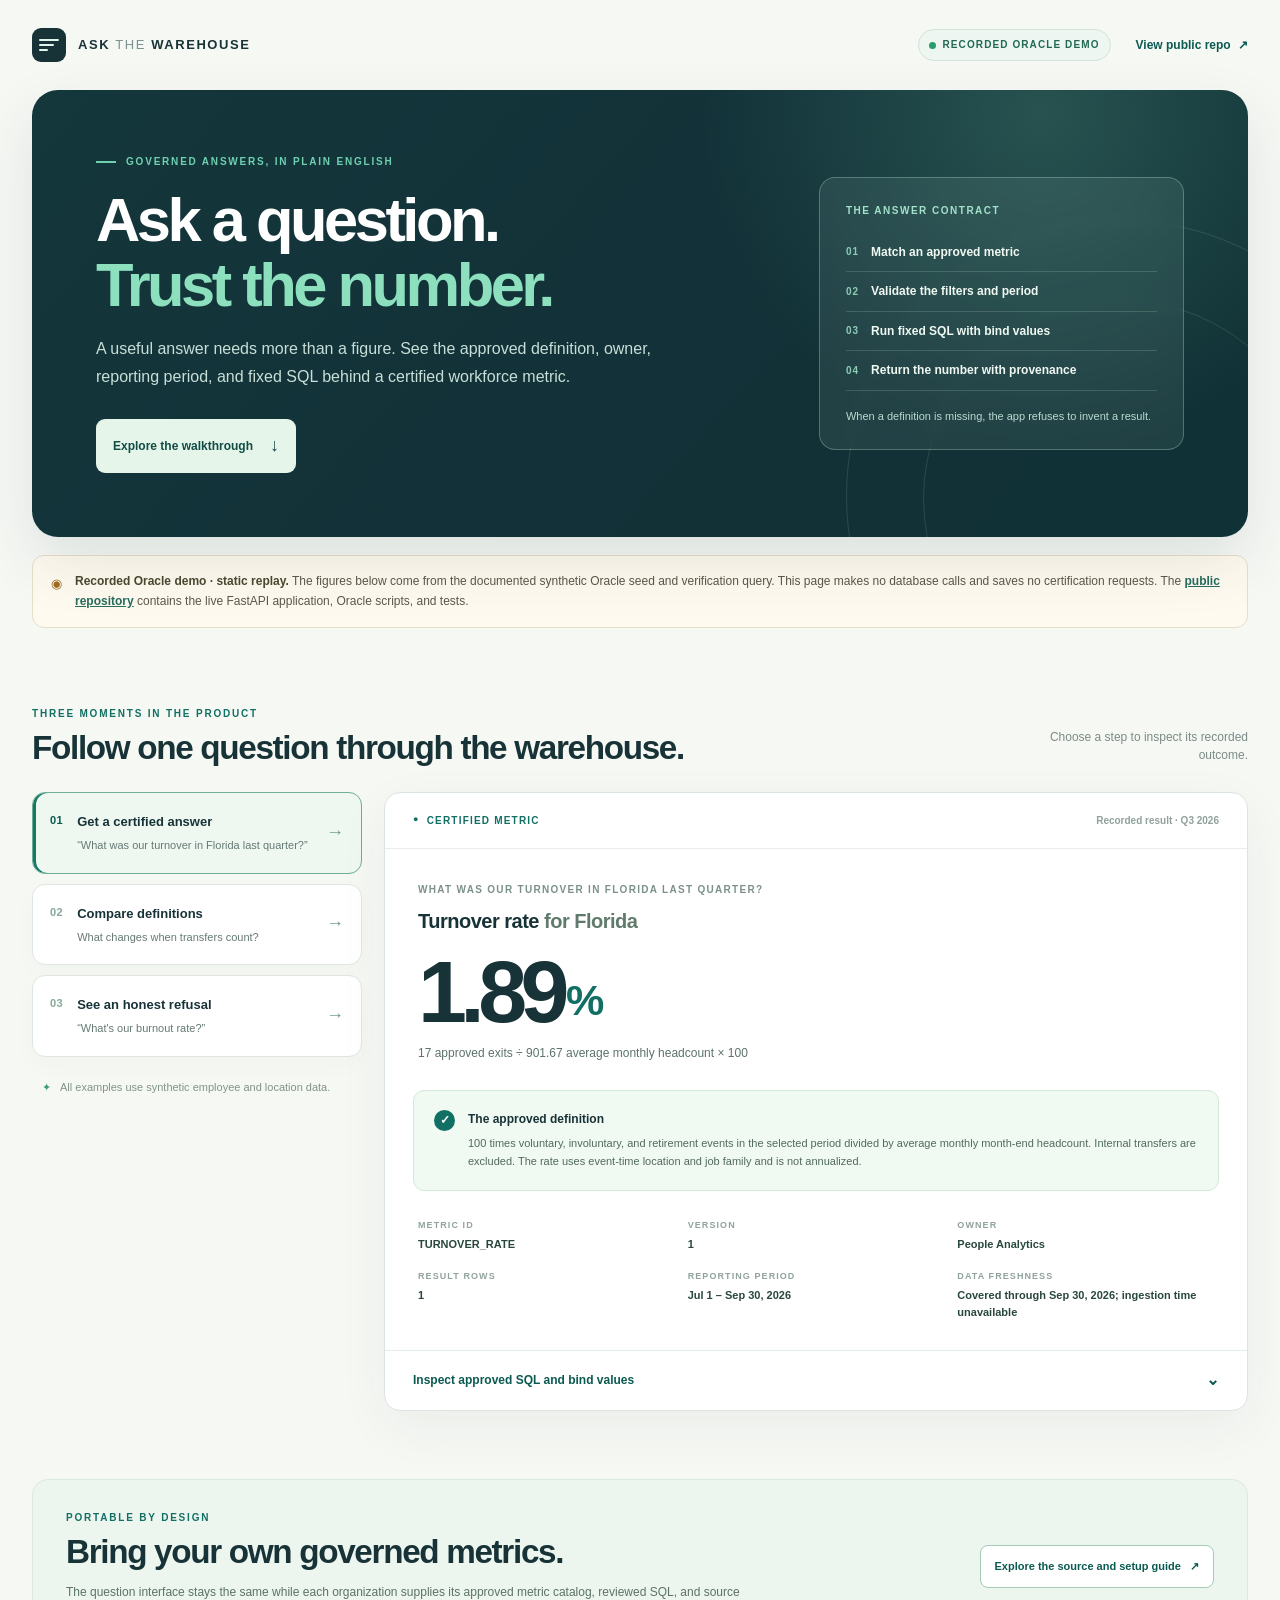
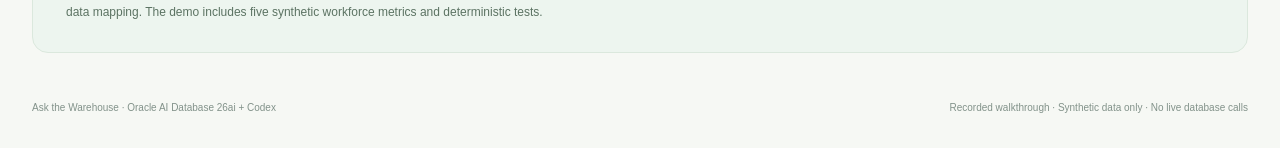
==== docs/index.html @ f543c9ab "Add recorded public demo for GitHub Pages" ====
<!doctype html>
<html lang="en">
<head>
  <meta charset="utf-8">
  <meta name="viewport" content="width=device-width, initial-scale=1">
  <meta name="theme-color" content="#17383b">
  <meta name="description" content="A recorded, synthetic-data walkthrough of Ask the Warehouse: certified metrics, SQL provenance, definition comparison, and honest refusals.">
  <title>Ask the Warehouse · Recorded demo</title>
  <link rel="stylesheet" href="site/recorded.css">
  <script defer src="site/recorded.js"></script>
</head>
<body>
  <a class="skip-link" href="#walkthrough">Skip to the walkthrough</a>
  <div class="page-shell">
    <header class="site-header">
      <div class="brand" aria-label="Ask the Warehouse">
        <span class="brand-mark" aria-hidden="true"><span></span><span></span><span></span></span>
        <span>ASK <span class="brand-muted">THE</span> WAREHOUSE</span>
      </div>
      <div class="header-actions">
        <span class="recording-chip"><span aria-hidden="true"></span> RECORDED ORACLE DEMO</span>
        <a class="header-link" href="https://github.com/akshaykamra92/AIDP-hackathon" target="_blank" rel="noopener noreferrer">View public repo <span aria-hidden="true">↗</span></a>
      </div>
    </header>

    <main>
      <section class="hero" aria-labelledby="hero-title">
        <div class="hero-copy">
          <span class="hero-recording">RECORDED ORACLE DEMO</span>
          <p class="eyebrow"><span class="eyebrow-rule" aria-hidden="true"></span> GOVERNED ANSWERS, IN PLAIN ENGLISH</p>
          <h1 id="hero-title">Ask a question.<br><span>Trust the number.</span></h1>
          <p class="hero-lede">A useful answer needs more than a figure. See the approved definition, owner, reporting period, and fixed SQL behind a certified workforce metric.</p>
          <a class="primary-link" href="#walkthrough">Explore the walkthrough <span aria-hidden="true">↓</span></a>
        </div>
        <div class="hero-proof" aria-label="Certified answer contract">
          <p class="proof-label">THE ANSWER CONTRACT</p>
          <ol>
            <li><span>01</span> Match an approved metric</li>
            <li><span>02</span> Validate the filters and period</li>
            <li><span>03</span> Run fixed SQL with bind values</li>
            <li><span>04</span> Return the number with provenance</li>
          </ol>
          <p>When a definition is missing, the app refuses to invent a result.</p>
        </div>
      </section>

      <aside class="replay-notice" role="note" aria-label="Recorded demo disclosure">
        <span class="notice-icon" aria-hidden="true">◉</span>
        <p><strong>Recorded Oracle demo · static replay.</strong> The figures below come from the documented synthetic Oracle seed and verification query. This page makes no database calls and saves no certification requests. The <a href="https://github.com/akshaykamra92/AIDP-hackathon" target="_blank" rel="noopener noreferrer">public repository</a> contains the live FastAPI application, Oracle scripts, and tests.</p>
      </aside>

      <section id="walkthrough" class="walkthrough" aria-labelledby="walkthrough-title">
        <div class="section-intro">
          <div>
            <p class="section-kicker">THREE MOMENTS IN THE PRODUCT</p>
            <h2 id="walkthrough-title">Follow one question through the warehouse.</h2>
          </div>
          <p>Choose a step to inspect its recorded outcome.</p>
        </div>

        <div class="demo-grid">
          <nav class="scenario-list" aria-label="Recorded scenarios">
            <button class="scenario-button is-selected" type="button" data-scenario="certified" aria-controls="panel-certified" aria-pressed="true">
              <span class="scenario-number">01</span>
              <span class="scenario-copy"><strong>Get a certified answer</strong><span>“What was our turnover in Florida last quarter?”</span></span>
              <span class="scenario-arrow" aria-hidden="true">→</span>
            </button>
            <button class="scenario-button" type="button" data-scenario="comparison" aria-controls="panel-comparison" aria-pressed="false">
              <span class="scenario-number">02</span>
              <span class="scenario-copy"><strong>Compare definitions</strong><span>What changes when transfers count?</span></span>
              <span class="scenario-arrow" aria-hidden="true">→</span>
            </button>
            <button class="scenario-button" type="button" data-scenario="refusal" aria-controls="panel-refusal" aria-pressed="false">
              <span class="scenario-number">03</span>
              <span class="scenario-copy"><strong>See an honest refusal</strong><span>“What's our burnout rate?”</span></span>
              <span class="scenario-arrow" aria-hidden="true">→</span>
            </button>
            <div class="scenario-footnote"><span aria-hidden="true">✦</span> All examples use synthetic employee and location data.</div>
          </nav>

          <div class="result-frame">
            <p id="scenario-announcement" class="sr-only" role="status" aria-live="polite"></p>

            <article id="panel-certified" class="result-panel" aria-labelledby="certified-title">
              <div class="result-topline"><span class="tier-chip certified-chip"><span aria-hidden="true">●</span> CERTIFIED METRIC</span><span>Recorded result · Q3 2026</span></div>
              <div class="answer-heading">
                <p class="result-question">WHAT WAS OUR TURNOVER IN FLORIDA LAST QUARTER?</p>
                <h3 id="certified-title">Turnover rate <span>for Florida</span></h3>
                <div class="answer-value">1.89<span>%</span></div>
                <p class="answer-caption">17 approved exits ÷ 901.67 average monthly headcount × 100</p>
              </div>
              <div class="definition-box">
                <div class="definition-icon" aria-hidden="true">✓</div>
                <div><h4>The approved definition</h4><p>100 times voluntary, involuntary, and retirement events in the selected period divided by average monthly month-end headcount. Internal transfers are excluded. The rate uses event-time location and job family and is not annualized.</p></div>
              </div>
              <dl class="metadata-grid">
                <div><dt>METRIC ID</dt><dd>TURNOVER_RATE</dd></div>
                <div><dt>VERSION</dt><dd>1</dd></div>
                <div><dt>OWNER</dt><dd>People Analytics</dd></div>
                <div><dt>RESULT ROWS</dt><dd>1</dd></div>
                <div><dt>REPORTING PERIOD</dt><dd>Jul 1 – Sep 30, 2026</dd></div>
                <div><dt>DATA FRESHNESS</dt><dd>Covered through Sep 30, 2026; ingestion time unavailable</dd></div>
              </dl>
              <details class="sql-details">
                <summary>Inspect approved SQL and bind values <span aria-hidden="true">⌄</span></summary>
                <div class="sql-content">
                  <p>The application selects this fixed SQL for <code>TURNOVER_RATE</code>. The question supplies only approved bind values. The end date is exclusive.</p>
                  <pre><code>WITH monthly_hc AS (
  SELECT h.month_start, SUM(h.headcount) AS monthly_count
  FROM WH_HEADCOUNT_MONTH h
  JOIN WH_LOCATION l ON l.location_id = h.location_id
  WHERE h.month_start &gt;= :start_date
    AND h.month_start &lt; :end_date
    AND l.state = :state
  GROUP BY h.month_start
), denom AS (
  SELECT AVG(monthly_count) AS avg_headcount
  FROM monthly_hc
  HAVING COUNT(*) = :expected_months
), numer AS (
  SELECT COUNT(*) AS terminations
  FROM WH_TERMINATION t
  JOIN WH_LOCATION l ON l.location_id = t.location_id
  WHERE t.term_date &gt;= :start_date
    AND t.term_date &lt; :end_date
    AND l.state = :state
    AND t.term_type &lt;&gt; 'INTERNAL_TRANSFER'
)
SELECT ROUND(100 * NVL(n.terminations, 0) / d.avg_headcount, 4) AS value
FROM denom d LEFT JOIN numer n ON 1 = 1
WHERE d.avg_headcount &gt; 0</code></pre>
                  <div class="binds"><h4>Bound values</h4><dl><div><dt>:start_date</dt><dd>2026-07-01</dd></div><div><dt>:end_date</dt><dd>2026-10-01 <small>(exclusive)</small></dd></div><div><dt>:state</dt><dd>FL</dd></div><div><dt>:expected_months</dt><dd>3</dd></div></dl></div>
                  <a class="source-link" href="https://github.com/akshaykamra92/AIDP-hackathon/blob/main/app/metrics.py" target="_blank" rel="noopener noreferrer">Review the SQL compiler in the repo <span aria-hidden="true">↗</span></a>
                </div>
              </details>
            </article>

            <article id="panel-comparison" class="result-panel" aria-labelledby="comparison-title" hidden>
              <div class="result-topline"><span class="tier-chip comparison-chip"><span aria-hidden="true">◈</span> DEFINITION COMPARISON</span><span>Recorded result · Florida · Q3 2026</span></div>
              <div class="comparison-heading"><p class="result-question">SAME SYNTHETIC DATA. DIFFERENT NUMERATOR.</p><h3 id="comparison-title">Both answers look plausible.</h3><p>Only one follows the approved turnover definition.</p></div>
              <div class="comparison-cards">
                <div class="comparison-card approved"><span>CERTIFIED</span><strong>1.89%</strong><p>Excludes internal transfers</p><small>17 exits counted</small></div>
                <div class="comparison-card illustrative"><span>ILLUSTRATIVE AD HOC</span><strong>2.33%</strong><p>Includes internal transfers</p><small>21 events counted</small></div>
              </div>
              <div class="comparison-breakdown">
                <div class="breakdown-heading"><h4>Where the difference comes from</h4><strong>+0.44 percentage points</strong></div>
                <div class="stacked-bar" role="img" aria-label="Of 21 Florida employment events, 17 are approved exits and 4 are internal transfers"><span class="approved-segment"></span><span class="transfer-segment"></span></div>
                <div class="legend"><span><i class="legend-approved" aria-hidden="true"></i> 17 approved exits</span><span><i class="legend-transfer" aria-hidden="true"></i> 4 internal transfers</span></div>
                <p>Both rates divide by the same 901.67 average monthly headcount. The second number is a fixed illustrative interpretation, not a certified metric or a live AI answer.</p>
              </div>
              <p class="result-source">Source: the deterministic <a href="https://github.com/akshaykamra92/AIDP-hackathon/blob/main/sql/03_verify.sql" target="_blank" rel="noopener noreferrer">Oracle verification query <span aria-hidden="true">↗</span></a> in the public repo.</p>
            </article>

            <article id="panel-refusal" class="result-panel" aria-labelledby="refusal-title" hidden>
              <div class="result-topline"><span class="tier-chip refusal-chip"><span aria-hidden="true">●</span> NO CERTIFIED ANSWER</span><span>Recorded product behavior</span></div>
              <div class="refusal-heading"><span class="question-mark" aria-hidden="true">?</span><div><p class="result-question">WHAT'S OUR BURNOUT RATE?</p><h3 id="refusal-title">No approved definition exists yet.</h3></div></div>
              <p class="refusal-copy">The question cannot be mapped to a certified metric in this catalog. The application returns no numerical answer and offers a certification request instead of guessing a rate.</p>
              <div class="refusal-reason"><span>REFUSAL REASON</span><code>UNSUPPORTED_METRIC</code></div>
              <div class="request-preview">
                <h4>What happens next?</h4>
                <p>In the live app, a request is recorded for a metric owner to review. Preview that flow here without writing to the database.</p>
                <button id="preview-request" class="request-button" type="button" aria-expanded="false" aria-controls="request-receipt">Preview certification request <span aria-hidden="true">→</span></button>
                <div id="request-receipt" class="request-receipt" hidden role="status"><strong>Request preview</strong><span>Question: “What's our burnout rate?”</span><span>Proposed status: OPEN</span><small>This static replay did not submit or save a request.</small></div>
              </div>
              <p class="result-source">The live endpoint and <code>WH_METRIC_REQUEST</code> table are documented in the <a href="https://github.com/akshaykamra92/AIDP-hackathon" target="_blank" rel="noopener noreferrer">public repo <span aria-hidden="true">↗</span></a>.</p>
            </article>
          </div>
        </div>
      </section>

      <section class="build-section" aria-labelledby="build-title">
        <div><p class="section-kicker">PORTABLE BY DESIGN</p><h2 id="build-title">Bring your own governed metrics.</h2><p>The question interface stays the same while each organization supplies its approved metric catalog, reviewed SQL, and source data mapping. The demo includes five synthetic workforce metrics and deterministic tests.</p></div>
        <a href="https://github.com/akshaykamra92/AIDP-hackathon" target="_blank" rel="noopener noreferrer">Explore the source and setup guide <span aria-hidden="true">↗</span></a>
      </section>
    </main>

    <footer class="site-footer"><span>Ask the Warehouse · Oracle AI Database 26ai + Codex</span><span>Recorded walkthrough · Synthetic data only · No live database calls</span></footer>
  </div>
</body>
</html>
---- docs/site/recorded.css ----
:root {
  color-scheme: light;
  --ink: #183337;
  --muted: #526a6d;
  --teal: #126f64;
  --teal-dark: #0b5a51;
  --line: #dce6e0;
  --paper: #f6f8f4;
  --white: #fff;
  --amber: #8d581a;
  font-family: -apple-system, BlinkMacSystemFont, "Segoe UI", Inter, Arial, sans-serif;
}

* { box-sizing: border-box; }
html { scroll-behavior: smooth; }
body { margin: 0; background: var(--paper); color: var(--ink); font-size: 15px; line-height: 1.55; }
button { font: inherit; cursor: pointer; }
a { color: inherit; }
[hidden] { display: none !important; }
:focus-visible { outline: 3px solid #5ec9ae; outline-offset: 3px; }
.sr-only { position: absolute; width: 1px; height: 1px; padding: 0; margin: -1px; overflow: hidden; clip: rect(0, 0, 0, 0); white-space: nowrap; border: 0; }
.skip-link { position: absolute; top: -60px; left: 16px; z-index: 5; padding: 10px 14px; border-radius: 8px; background: #fff; color: var(--teal-dark); font-weight: 750; }
.skip-link:focus { top: 12px; }
.page-shell { max-width: 1280px; margin: 0 auto; padding: 0 32px; }

.site-header { display: flex; align-items: center; justify-content: space-between; gap: 24px; min-height: 90px; }
.brand { display: inline-flex; align-items: center; gap: 12px; font-size: 13px; font-weight: 850; letter-spacing: .12em; white-space: nowrap; }
.brand-muted { color: #7d9191; font-weight: 500; }
.brand-mark { display: grid; align-content: center; gap: 3px; width: 34px; height: 34px; padding: 8px 7px; border-radius: 9px; background: var(--ink); }
.brand-mark span { display: block; height: 2px; border-radius: 2px; background: #e1f5ec; }
.brand-mark span:nth-child(2) { width: 73%; }
.brand-mark span:nth-child(3) { width: 46%; }
.header-actions { display: flex; align-items: center; gap: 25px; }
.recording-chip { display: inline-flex; align-items: center; gap: 7px; padding: 7px 10px; border: 1px solid #d2e3db; border-radius: 999px; background: #edf6f0; color: #216953; font-size: 10px; font-weight: 850; letter-spacing: .11em; white-space: nowrap; }
.recording-chip span { width: 7px; height: 7px; border-radius: 50%; background: #2a9b6d; }
.header-link { color: var(--teal-dark); font-size: 12px; font-weight: 800; text-decoration: none; white-space: nowrap; }
.header-link:hover, .source-link:hover, .result-source a:hover, .replay-notice a:hover { text-decoration: underline; }
.header-link span { margin-left: 4px; }

.hero { position: relative; display: grid; grid-template-columns: minmax(0, 1.3fr) minmax(310px, .7fr); align-items: center; gap: 45px; overflow: hidden; padding: clamp(42px, 5vw, 72px); border-radius: 26px; background: radial-gradient(circle at 83% 5%, rgba(97, 173, 147, .27), transparent 31%), linear-gradient(132deg, #14373b 0%, #123138 53%, #103135 100%); color: #fff; box-shadow: 0 25px 60px rgba(25, 57, 56, .11); }
.hero::before { content: ""; position: absolute; right: -150px; bottom: -235px; width: 550px; height: 550px; border: 1px solid rgba(217, 247, 225, .12); border-radius: 50%; pointer-events: none; }
.hero::after { content: ""; position: absolute; right: -72px; bottom: -160px; width: 395px; height: 395px; border: 1px solid rgba(217, 247, 225, .12); border-radius: 50%; pointer-events: none; }
.hero-copy, .hero-proof { position: relative; z-index: 1; }
.hero-recording { display: none; }
.eyebrow, .section-kicker { margin: 0; color: #6fd0b1; font-size: 10px; font-weight: 850; letter-spacing: .18em; }
.eyebrow { display: flex; align-items: center; gap: 10px; }
.eyebrow-rule { width: 20px; height: 2px; background: currentColor; }
.hero h1 { margin: 17px 0 17px; font-size: clamp(44px, 4.8vw, 68px); font-weight: 770; letter-spacing: -.057em; line-height: 1.07; }
.hero h1 span { color: #8de0bd; }
.hero-lede { max-width: 590px; margin: 0 0 28px; color: #c8dfd8; font-size: 16px; line-height: 1.75; }
.primary-link { display: inline-flex; align-items: center; gap: 17px; padding: 13px 17px; border-radius: 9px; background: #e5f5e9; color: #114c45; font-size: 12px; font-weight: 850; text-decoration: none; }
.primary-link:hover { background: #fff; }
.primary-link span { font-size: 18px; font-weight: 500; }
.hero-proof { padding: 25px 26px 23px; border: 1px solid rgba(213, 247, 228, .28); border-radius: 16px; background: rgba(229, 255, 237, .08); backdrop-filter: blur(7px); }
.proof-label { margin: 0 0 14px; color: #a4e1cb; font-size: 10px; font-weight: 850; letter-spacing: .15em; }
.hero-proof ol { margin: 0; padding: 0; list-style: none; }
.hero-proof li { display: flex; align-items: center; gap: 12px; padding: 10px 0; border-bottom: 1px solid rgba(220, 245, 231, .16); color: #f0f8f2; font-size: 12px; font-weight: 650; }
.hero-proof li span { color: #8cccb7; font-size: 10px; font-weight: 850; letter-spacing: .1em; }
.hero-proof p:last-child { margin: 17px 0 0; color: #badbd0; font-size: 11px; line-height: 1.6; }

.replay-notice { display: flex; align-items: flex-start; gap: 13px; margin-top: 18px; padding: 16px 18px; border: 1px solid #e5dec9; border-radius: 12px; background: #fffaf0; color: #5d5848; }
.notice-icon { margin-top: 2px; color: #a16c22; font-size: 13px; }
.replay-notice p { margin: 0; font-size: 12px; line-height: 1.65; }
.replay-notice strong { color: #4d482f; }
.replay-notice a { color: #276c5d; font-weight: 750; }

.walkthrough { padding: 78px 0 68px; scroll-margin-top: 24px; }
.section-intro { display: flex; align-items: end; justify-content: space-between; gap: 30px; margin-bottom: 24px; }
.section-kicker { color: var(--teal); }
.section-intro h2, .build-section h2 { margin: 6px 0 0; font-size: clamp(24px, 2.6vw, 35px); font-weight: 780; letter-spacing: -.04em; line-height: 1.2; }
.section-intro > p { max-width: 230px; margin: 0 0 3px; color: #7b8b87; font-size: 12px; text-align: right; }
.demo-grid { display: grid; grid-template-columns: minmax(265px, 330px) minmax(0, 1fr); align-items: start; gap: 22px; }
.scenario-list { display: grid; gap: 10px; }
.scenario-button { display: flex; align-items: flex-start; gap: 14px; width: 100%; padding: 19px 17px; border: 1px solid #dde7e0; border-radius: 13px; background: #fff; color: var(--ink); text-align: left; box-shadow: 0 8px 26px rgba(24, 53, 50, .025); transition: border-color .15s ease, background .15s ease, transform .15s ease; }
.scenario-button:hover { border-color: #89bca7; transform: translateY(-1px); }
.scenario-button.is-selected { border-color: #6cae97; background: #eef8f1; box-shadow: inset 3px 0 #177963; }
.scenario-number { flex: 0 0 auto; color: #83aa99; font-size: 11px; font-weight: 850; letter-spacing: .04em; }
.is-selected .scenario-number { color: var(--teal-dark); }
.scenario-copy { display: grid; gap: 5px; min-width: 0; }
.scenario-copy strong { font-size: 13px; font-weight: 800; }
.scenario-copy > span { color: #657975; font-size: 11px; line-height: 1.5; }
.scenario-arrow { align-self: center; margin-left: auto; color: #759b8e; font-size: 18px; }
.scenario-footnote { display: flex; gap: 9px; padding: 12px 10px 0; color: #80928a; font-size: 11px; line-height: 1.5; }
.scenario-footnote span { color: #3d9c7a; }

.result-frame { min-width: 0; min-height: 600px; overflow: hidden; border: 1px solid #dce5dd; border-radius: 16px; background: #fff; box-shadow: 0 16px 52px rgba(32, 61, 51, .055); }
.result-panel { min-width: 0; }
.result-topline { display: flex; align-items: center; justify-content: space-between; gap: 12px; min-height: 56px; padding: 14px 28px; border-bottom: 1px solid #e7ede8; color: #91a19a; font-size: 10px; font-weight: 700; }
.tier-chip { display: inline-flex; align-items: center; gap: 7px; font-size: 10px; font-weight: 850; letter-spacing: .12em; white-space: nowrap; }
.certified-chip { color: var(--teal); }
.comparison-chip { color: #476e8a; }
.refusal-chip { color: var(--amber); }
.tier-chip > span { font-size: 9px; }
.result-question { margin: 0 0 9px; color: #7b9189; font-size: 10px; font-weight: 850; letter-spacing: .13em; }
.answer-heading { padding: 33px 33px 27px; }
.answer-heading h3 { margin: 0; font-size: 20px; font-weight: 800; letter-spacing: -.025em; }
.answer-heading h3 span { color: #607a6c; font-weight: 550; }
.answer-value { margin: 7px 0 0; font-size: clamp(62px, 7vw, 88px); font-weight: 760; letter-spacing: -.075em; line-height: 1.08; }
.answer-value span { margin-left: 3px; color: var(--teal); font-size: .49em; font-weight: 600; vertical-align: 7px; }
.answer-caption { margin: 5px 0 0; color: #5c726c; font-size: 12px; }
.definition-box { display: flex; align-items: flex-start; gap: 13px; margin: 0 28px; padding: 19px 20px; border: 1px solid #d2e9d9; border-radius: 11px; background: #f1f9f3; }
.definition-icon { display: grid; place-items: center; flex: 0 0 auto; width: 21px; height: 21px; border-radius: 50%; background: var(--teal); color: white; font-size: 12px; font-weight: 850; }
.definition-box h4 { margin: 0 0 5px; font-size: 12px; font-weight: 850; }
.definition-box p { margin: 0; color: #516a5e; font-size: 11px; line-height: 1.7; }
.metadata-grid { display: grid; grid-template-columns: repeat(3, 1fr); gap: 18px 13px; margin: 0; padding: 28px 33px 30px; }
.metadata-grid div { min-width: 0; }
.metadata-grid dt { margin-bottom: 3px; color: #91a39a; font-size: 9px; font-weight: 850; letter-spacing: .12em; }
.metadata-grid dd { margin: 0; color: #29473d; font-size: 11px; font-weight: 750; line-height: 1.5; overflow-wrap: anywhere; }
.sql-details { border-top: 1px solid #e4ece6; }
.sql-details summary { display: flex; align-items: center; justify-content: space-between; gap: 8px; padding: 17px 28px; color: var(--teal-dark); font-size: 12px; font-weight: 850; cursor: pointer; list-style: none; }
.sql-details summary::-webkit-details-marker { display: none; }
.sql-details summary:hover { background: #f5faf6; }
.sql-details summary span { font-size: 16px; transition: transform .15s ease; }
.sql-details[open] summary span { transform: rotate(180deg); }
.sql-content { padding: 0 28px 26px; }
.sql-content > p { margin: 0 0 13px; color: #647871; font-size: 11px; line-height: 1.6; }
.sql-content code, .refusal-reason code, .result-source code { font-family: ui-monospace, SFMono-Regular, Menlo, Monaco, Consolas, monospace; }
.sql-content pre { max-width: 100%; margin: 0; padding: 18px 19px; overflow-x: auto; border-radius: 10px; background: #17383b; color: #e1f6e9; font-size: 11px; line-height: 1.65; }
.binds { margin-top: 19px; }
.binds h4 { margin: 0 0 9px; color: #6b8176; font-size: 10px; font-weight: 850; letter-spacing: .1em; text-transform: uppercase; }
.binds dl { display: grid; grid-template-columns: repeat(4, 1fr); gap: 8px; margin: 0; }
.binds dl div { min-width: 0; padding: 9px 10px; border: 1px solid #e2eae4; border-radius: 7px; background: #f8faf8; }
.binds dt { color: #71857b; font-size: 10px; font-weight: 750; overflow-wrap: anywhere; }
.binds dd { margin: 4px 0 0; color: #29473d; font-size: 11px; font-weight: 800; overflow-wrap: anywhere; }
.binds small { font-size: 9px; font-weight: 550; }
.source-link { display: inline-block; margin-top: 17px; color: var(--teal-dark); font-size: 11px; font-weight: 800; text-decoration: none; }

.comparison-heading { padding: 31px 32px 21px; }
.comparison-heading h3 { margin: 0 0 4px; font-size: 26px; font-weight: 790; letter-spacing: -.04em; }
.comparison-heading > p:last-child { margin: 0; color: #667975; font-size: 12px; }
.comparison-cards { display: grid; grid-template-columns: 1fr 1fr; gap: 11px; padding: 0 28px; }
.comparison-card { min-width: 0; padding: 23px 23px 21px; border-radius: 11px; }
.comparison-card.approved { border: 1px solid #c8e5d4; background: #eff8f1; }
.comparison-card.illustrative { border: 1px solid #ead8bd; background: #fff8ed; }
.comparison-card > span { color: #176b55; font-size: 9px; font-weight: 850; letter-spacing: .13em; }
.comparison-card.illustrative > span { color: #986018; }
.comparison-card strong { display: block; margin: 7px 0 0; font-size: clamp(33px, 4vw, 48px); font-weight: 770; letter-spacing: -.055em; line-height: 1.15; }
.comparison-card p { margin: 4px 0 1px; color: #556e61; font-size: 12px; font-weight: 750; }
.comparison-card small { color: #7c9285; font-size: 10px; }
.comparison-breakdown { margin: 22px 28px 26px; padding: 20px 21px; border: 1px solid #e4ebe5; border-radius: 10px; }
.breakdown-heading { display: flex; align-items: baseline; justify-content: space-between; gap: 12px; margin-bottom: 15px; }
.breakdown-heading h4 { margin: 0; font-size: 12px; font-weight: 850; }
.breakdown-heading strong { color: var(--amber); font-size: 11px; white-space: nowrap; }
.stacked-bar { display: flex; height: 19px; overflow: hidden; border-radius: 5px; }
.approved-segment { width: 80.9524%; background: #2d9a75; }
.transfer-segment { width: 19.0476%; background: #d6a454; }
.legend { display: flex; flex-wrap: wrap; gap: 12px 20px; margin: 10px 0 11px; color: #62766f; font-size: 10px; font-weight: 700; }
.legend span { display: inline-flex; align-items: center; gap: 6px; }
.legend i { display: inline-block; width: 8px; height: 8px; border-radius: 2px; }
.legend-approved { background: #2d9a75; }
.legend-transfer { background: #d6a454; }
.comparison-breakdown > p { margin: 0; color: #667970; font-size: 11px; line-height: 1.65; }
.result-source { margin: 0; padding: 13px 28px 17px; border-top: 1px solid #e9eee8; color: #83938a; font-size: 10px; line-height: 1.6; }
.result-source a { color: var(--teal-dark); font-weight: 750; text-decoration: none; }

.refusal-heading { display: flex; align-items: center; gap: 15px; padding: 32px 32px 12px; }
.question-mark { display: grid; place-items: center; flex: 0 0 auto; width: 48px; height: 48px; border-radius: 13px; background: #fff0d9; color: var(--amber); font-size: 25px; font-weight: 750; }
.refusal-heading h3 { margin: 0; font-size: 25px; font-weight: 790; letter-spacing: -.04em; line-height: 1.25; }
.refusal-copy { max-width: 640px; margin: 0; padding: 0 32px 22px; color: #66766d; font-size: 13px; line-height: 1.75; }
.refusal-reason { display: flex; align-items: center; gap: 13px; margin: 0 32px 25px; padding: 12px 15px; border-left: 3px solid #d2a15b; background: #fff8ed; }
.refusal-reason span { color: #86663c; font-size: 9px; font-weight: 850; letter-spacing: .11em; }
.refusal-reason code { color: #694516; font-size: 11px; font-weight: 750; }
.request-preview { margin: 0 28px 27px; padding: 23px 25px 25px; border: 1px solid #e3eae4; border-radius: 11px; background: #f9fbf9; }
.request-preview h4 { margin: 0 0 4px; font-size: 14px; }
.request-preview p { margin: 0 0 18px; color: #6b7d72; font-size: 11px; line-height: 1.65; }
.request-button { display: inline-flex; align-items: center; gap: 16px; padding: 11px 15px; border: 1px solid var(--teal); border-radius: 8px; background: var(--teal); color: #fff; font-size: 11px; font-weight: 800; }
.request-button:hover { background: var(--teal-dark); }
.request-button span { font-size: 16px; font-weight: 500; }
.request-receipt { display: grid; gap: 4px; margin-top: 16px; padding: 14px 16px; border: 1px solid #cde5d3; border-radius: 9px; background: #eff8f1; color: #2b604a; font-size: 11px; }
.request-receipt strong { margin-bottom: 2px; font-size: 12px; }
.request-receipt small { margin-top: 4px; color: #627c6a; font-size: 10px; }

.build-section { display: flex; align-items: center; justify-content: space-between; gap: 35px; margin-bottom: 47px; padding: 30px 33px; border: 1px solid #dbe8dd; border-radius: 16px; background: #edf5ef; }
.build-section > div { max-width: 700px; }
.build-section p:last-child { margin: 10px 0 0; color: #5c7363; font-size: 12px; line-height: 1.7; }
.build-section > a { flex: 0 0 auto; padding: 12px 14px; border: 1px solid #a3cbb5; border-radius: 8px; background: #fff; color: var(--teal-dark); font-size: 11px; font-weight: 850; text-decoration: none; }
.build-section > a:hover { background: #f6fffa; }
.build-section > a span { margin-left: 6px; }
.site-footer { display: flex; align-items: center; justify-content: space-between; gap: 15px; padding: 0 0 32px; color: #82928a; font-size: 10px; }

@media (max-width: 1000px) {
  .hero { grid-template-columns: 1fr; gap: 28px; }
  .hero-proof { max-width: 560px; }
  .demo-grid { grid-template-columns: 1fr; }
  .scenario-list { grid-template-columns: repeat(3, 1fr); }
  .scenario-button { min-height: 119px; }
  .scenario-arrow { display: none; }
  .scenario-footnote { grid-column: 1 / -1; padding-top: 3px; }
}

@media (max-width: 680px) {
  .page-shell { padding: 0 16px; }
  .site-header { min-height: 72px; }
  .brand { gap: 8px; font-size: 10px; letter-spacing: .07em; }
  .brand-mark { width: 29px; height: 29px; }
  .header-actions { gap: 9px; }
  .recording-chip { display: none; }
  .header-link { font-size: 10px; }
  .hero { padding: 35px 26px; border-radius: 18px; }
  .hero-recording { display: inline-flex; margin-bottom: 15px; padding: 6px 9px; border: 1px solid rgba(141, 224, 189, .48); border-radius: 999px; color: #a8e2c8; font-size: 9px; font-weight: 850; letter-spacing: .12em; }
  .hero h1 { font-size: clamp(41px, 9vw, 55px); }
  .hero-lede { font-size: 14px; }
  .hero-proof { padding: 21px; }
  .walkthrough { padding: 54px 0 40px; }
  .section-intro { display: block; }
  .section-intro > p { max-width: none; margin-top: 9px; text-align: left; }
  .scenario-list { grid-template-columns: 1fr; gap: 7px; }
  .scenario-button { min-height: 0; padding: 14px 16px; }
  .scenario-arrow { display: block; }
  .result-topline { align-items: flex-start; flex-direction: column; gap: 3px; padding: 13px 19px; }
  .answer-heading { padding: 25px 22px 23px; }
  .answer-value { font-size: 67px; }
  .definition-box { margin: 0 18px; padding: 16px; }
  .metadata-grid { grid-template-columns: repeat(2, 1fr); padding: 24px 21px; }
  .sql-details summary { padding: 17px 20px; }
  .sql-content { padding: 0 18px 21px; }
  .binds dl { grid-template-columns: repeat(2, 1fr); }
  .comparison-heading { padding: 26px 21px 20px; }
  .comparison-cards { padding: 0 18px; }
  .comparison-card { padding: 17px 14px; }
  .comparison-card strong { font-size: 34px; }
  .comparison-breakdown { margin: 17px 18px 20px; padding: 17px; }
  .breakdown-heading { display: block; }
  .breakdown-heading strong { display: block; margin-top: 4px; }
  .refusal-heading { padding: 26px 21px 10px; }
  .refusal-heading h3 { font-size: 20px; }
  .refusal-copy { padding: 0 21px 18px; }
  .refusal-reason { margin: 0 21px 20px; }
  .request-preview { margin: 0 18px 22px; padding: 20px; }
  .result-source { padding: 13px 19px 16px; }
  .build-section { display: block; padding: 25px 23px; }
  .build-section > a { display: inline-block; margin-top: 19px; }
  .site-footer { display: grid; }
}

@media (max-width: 420px) {
  .comparison-cards { grid-template-columns: 1fr; }
  .comparison-card { padding: 17px 19px; }
}

@media (prefers-reduced-motion: reduce) {
  html { scroll-behavior: auto; }
  *, *::before, *::after { transition-duration: .01ms !important; }
}
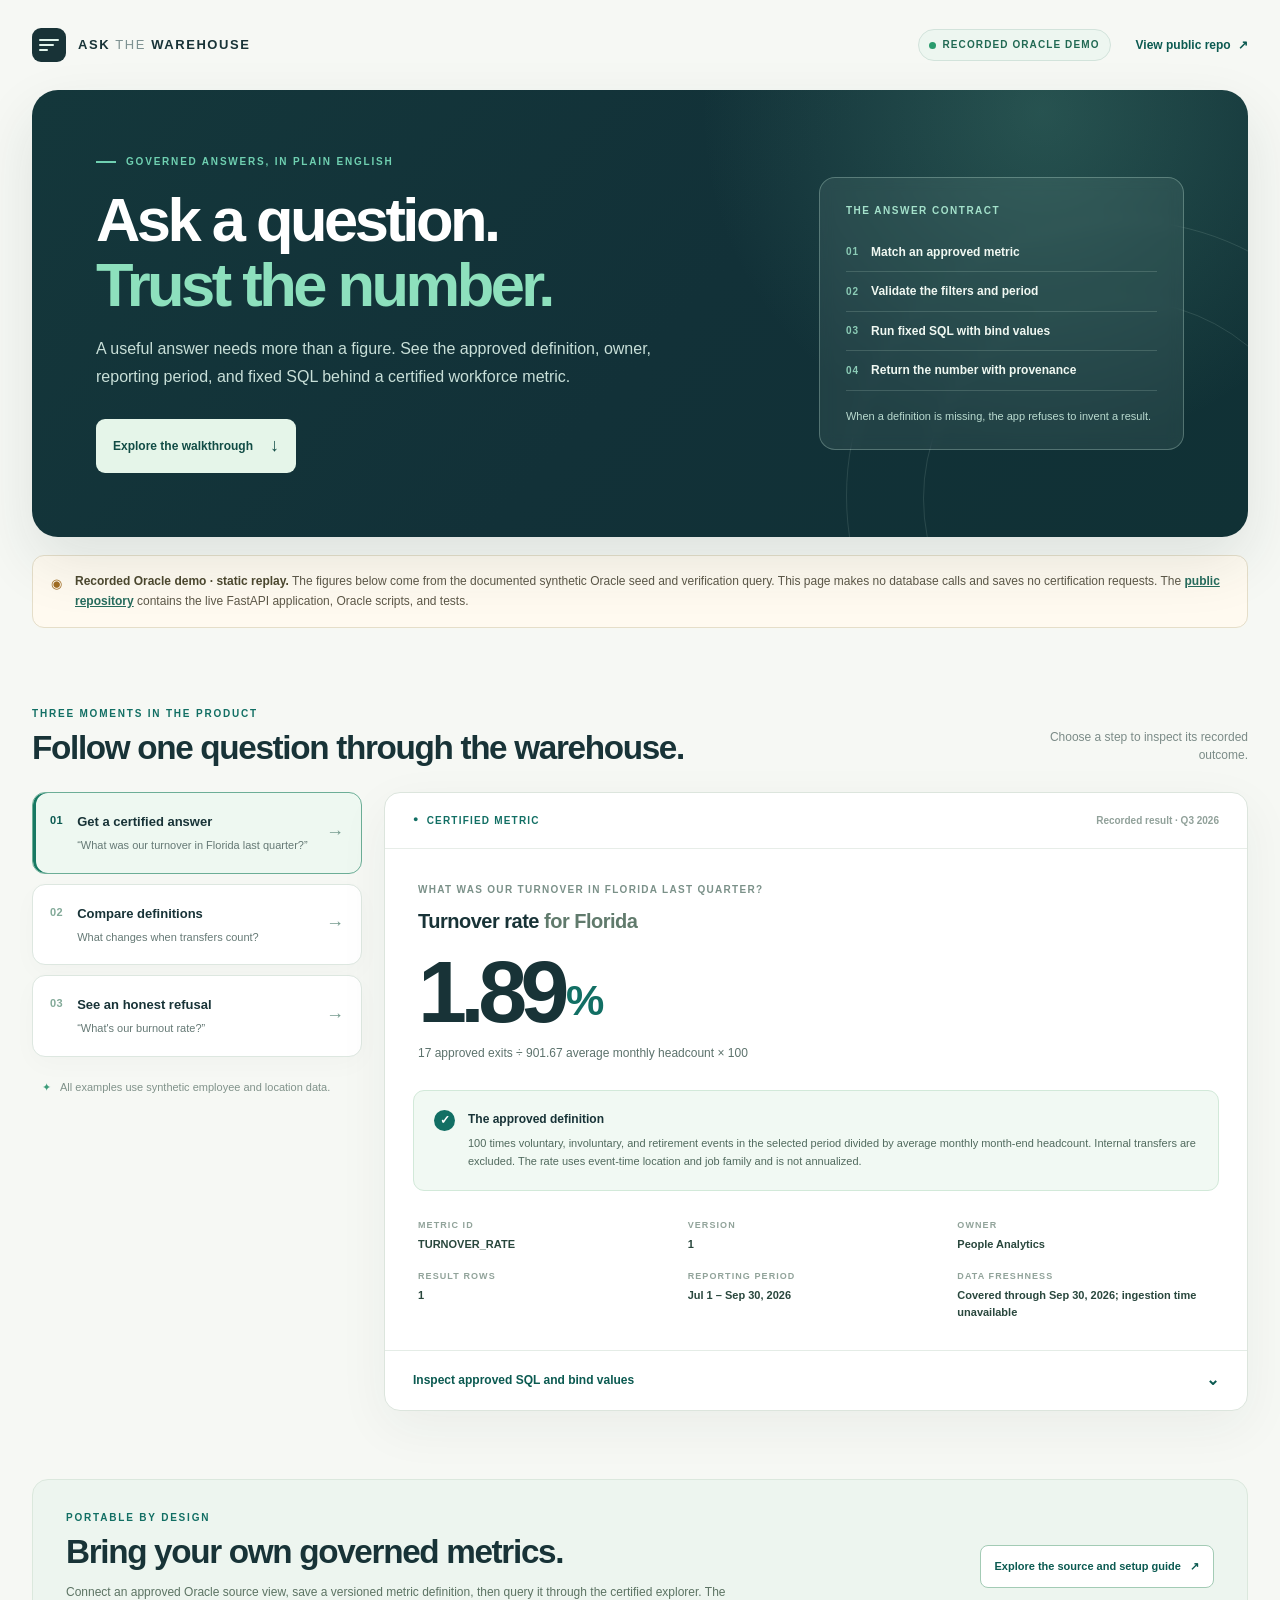
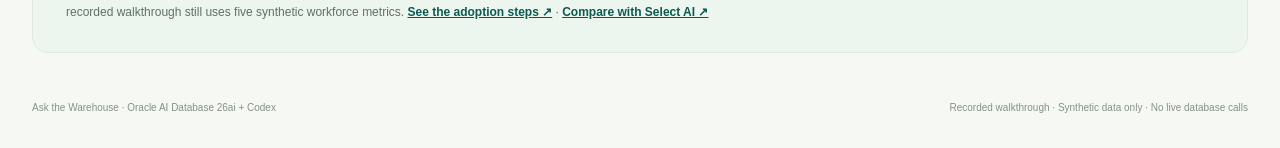
==== commit 41544078: "Add portable Oracle metric governance and deployment" ====
--- a/docs/index.html
+++ b/docs/index.html
@@ -169,7 +169,7 @@
       </section>
 
       <section class="build-section" aria-labelledby="build-title">
-        <div><p class="section-kicker">PORTABLE BY DESIGN</p><h2 id="build-title">Bring your own governed metrics.</h2><p>The question interface stays the same while each organization supplies its approved metric catalog, reviewed SQL, and source data mapping. The demo includes five synthetic workforce metrics and deterministic tests.</p></div>
+        <div><p class="section-kicker">PORTABLE BY DESIGN</p><h2 id="build-title">Bring your own governed metrics.</h2><p>Connect an approved Oracle source view, save a versioned metric definition, then query it through the certified explorer. The recorded walkthrough still uses five synthetic workforce metrics. <a href="https://github.com/akshaykamra92/AIDP-hackathon/blob/main/docs/ADOPTION.md" target="_blank" rel="noopener noreferrer">See the adoption steps ↗</a> · <a href="https://github.com/akshaykamra92/AIDP-hackathon/blob/main/docs/SELECT_AI_COMPARISON.md" target="_blank" rel="noopener noreferrer">Compare with Select AI ↗</a></p></div>
         <a href="https://github.com/akshaykamra92/AIDP-hackathon" target="_blank" rel="noopener noreferrer">Explore the source and setup guide <span aria-hidden="true">↗</span></a>
       </section>
     </main>
--- a/docs/site/recorded.css
+++ b/docs/site/recorded.css
@@ -173,6 +173,7 @@
 .build-section { display: flex; align-items: center; justify-content: space-between; gap: 35px; margin-bottom: 47px; padding: 30px 33px; border: 1px solid #dbe8dd; border-radius: 16px; background: #edf5ef; }
 .build-section > div { max-width: 700px; }
 .build-section p:last-child { margin: 10px 0 0; color: #5c7363; font-size: 12px; line-height: 1.7; }
+.build-section p a { color: var(--teal-dark); font-weight: 800; }
 .build-section > a { flex: 0 0 auto; padding: 12px 14px; border: 1px solid #a3cbb5; border-radius: 8px; background: #fff; color: var(--teal-dark); font-size: 11px; font-weight: 850; text-decoration: none; }
 .build-section > a:hover { background: #f6fffa; }
 .build-section > a span { margin-left: 6px; }
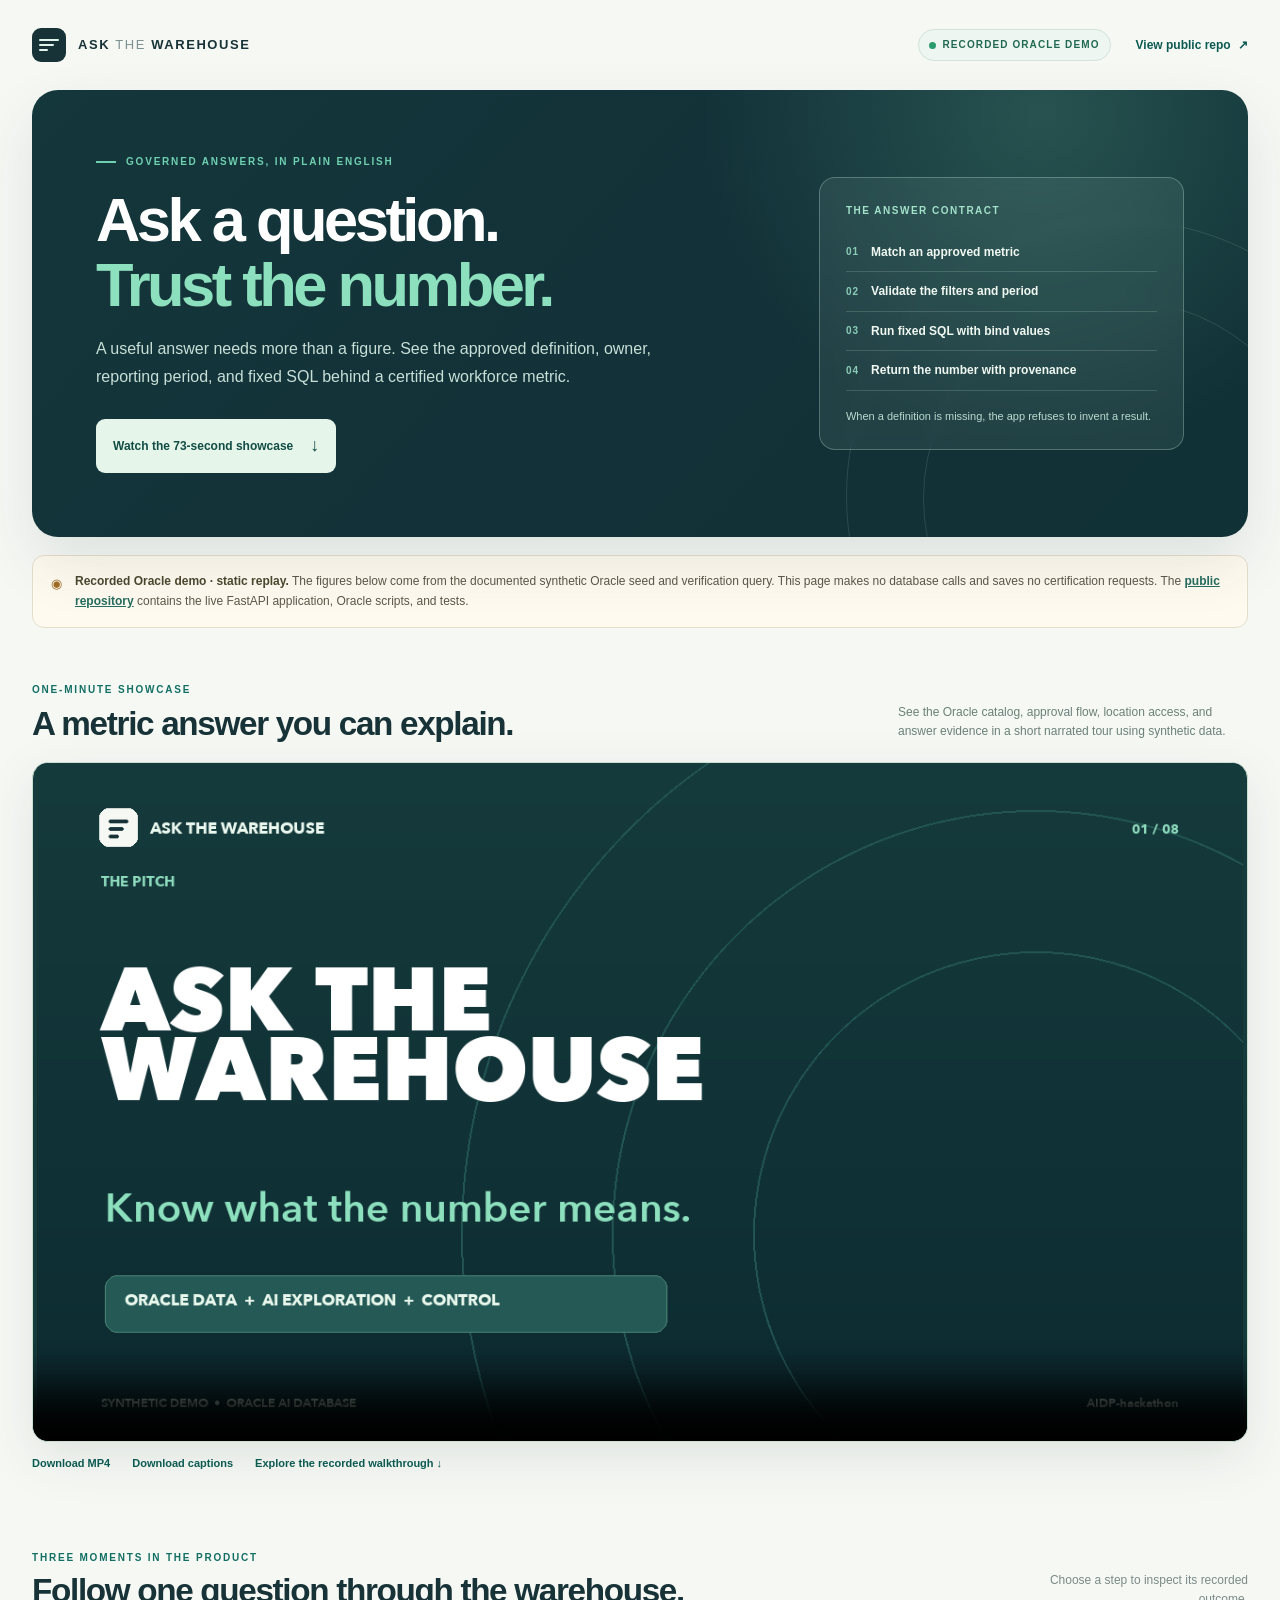
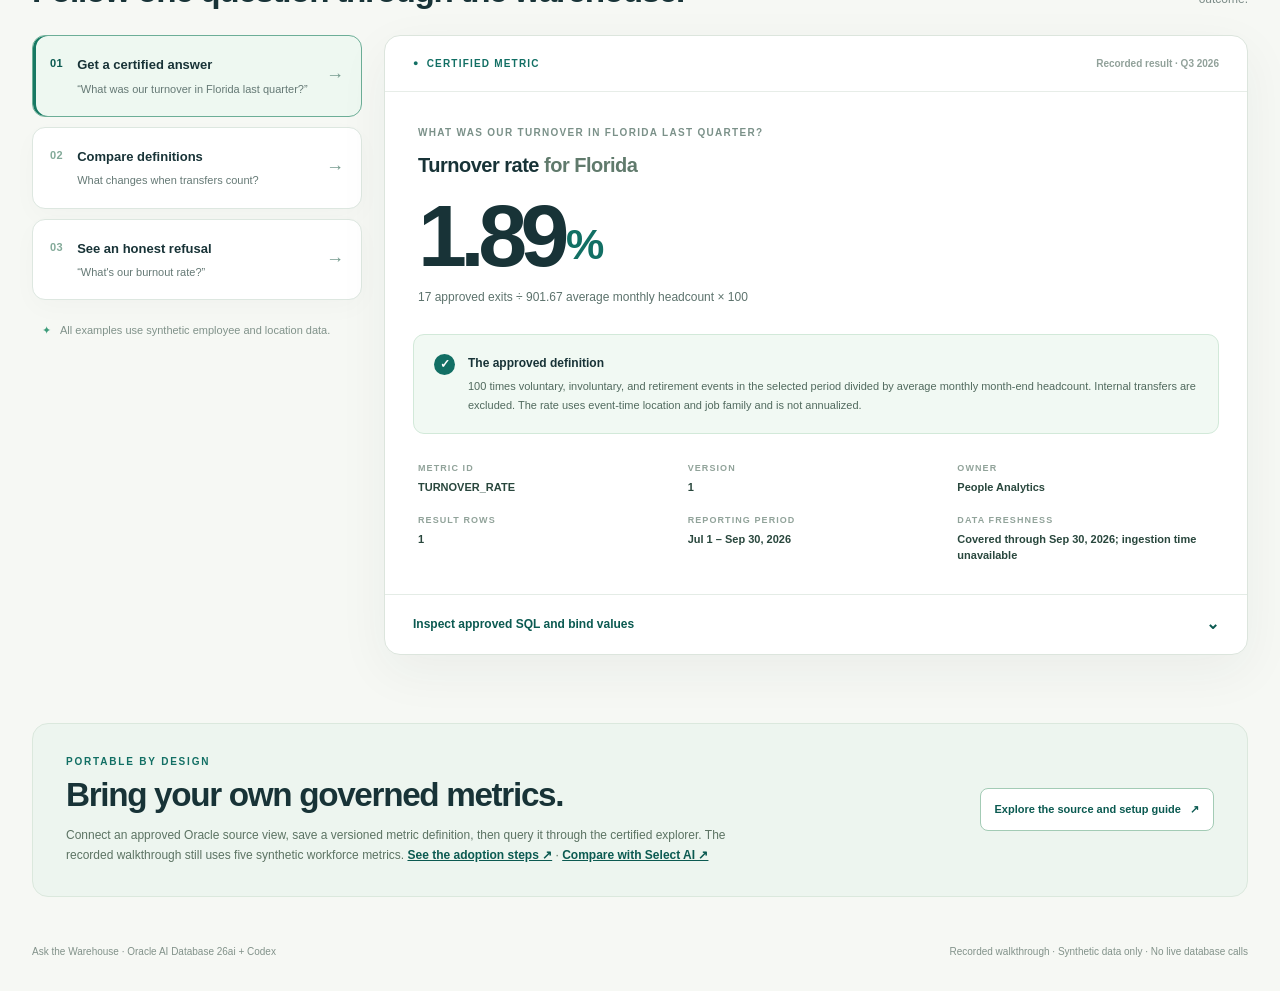
==== commit 55dc9033: "Add governed location access, Select AI preview, and showcase demo" ====
--- a/docs/index.html
+++ b/docs/index.html
@@ -30,7 +30,7 @@
           <p class="eyebrow"><span class="eyebrow-rule" aria-hidden="true"></span> GOVERNED ANSWERS, IN PLAIN ENGLISH</p>
           <h1 id="hero-title">Ask a question.<br><span>Trust the number.</span></h1>
           <p class="hero-lede">A useful answer needs more than a figure. See the approved definition, owner, reporting period, and fixed SQL behind a certified workforce metric.</p>
-          <a class="primary-link" href="#walkthrough">Explore the walkthrough <span aria-hidden="true">↓</span></a>
+          <a class="primary-link" href="#video">Watch the 73-second showcase <span aria-hidden="true">↓</span></a>
         </div>
         <div class="hero-proof" aria-label="Certified answer contract">
           <p class="proof-label">THE ANSWER CONTRACT</p>
@@ -48,6 +48,22 @@
         <span class="notice-icon" aria-hidden="true">◉</span>
         <p><strong>Recorded Oracle demo · static replay.</strong> The figures below come from the documented synthetic Oracle seed and verification query. This page makes no database calls and saves no certification requests. The <a href="https://github.com/akshaykamra92/AIDP-hackathon" target="_blank" rel="noopener noreferrer">public repository</a> contains the live FastAPI application, Oracle scripts, and tests.</p>
       </aside>
+
+      <section id="video" class="video-section" aria-labelledby="video-title">
+        <div class="video-intro">
+          <div>
+            <p class="section-kicker">ONE-MINUTE SHOWCASE</p>
+            <h2 id="video-title">A metric answer you can explain.</h2>
+          </div>
+          <p>See the Oracle catalog, approval flow, location access, and answer evidence in a short narrated tour using synthetic data.</p>
+        </div>
+        <video controls preload="metadata" playsinline poster="media/ask-the-warehouse-poster.png" aria-label="Ask the Warehouse showcase video">
+          <source src="media/ask-the-warehouse-showcase.mp4" type="video/mp4">
+          <track kind="captions" src="media/ask-the-warehouse-captions.vtt" srclang="en" label="English" default>
+          Your browser does not support this video. <a href="media/ask-the-warehouse-showcase.mp4">Download it here</a>.
+        </video>
+        <div class="video-links"><a href="media/ask-the-warehouse-showcase.mp4" download>Download MP4</a><a href="media/ask-the-warehouse-captions.srt" download>Download captions</a><a href="#walkthrough">Explore the recorded walkthrough ↓</a></div>
+      </section>
 
       <section id="walkthrough" class="walkthrough" aria-labelledby="walkthrough-title">
         <div class="section-intro">
--- a/docs/site/recorded.css
+++ b/docs/site/recorded.css
@@ -63,6 +63,15 @@
 .replay-notice p { margin: 0; font-size: 12px; line-height: 1.65; }
 .replay-notice strong { color: #4d482f; }
 .replay-notice a { color: #276c5d; font-weight: 750; }
+
+.video-section { margin-top: 54px; scroll-margin-top: 24px; }
+.video-intro { display: flex; align-items: end; justify-content: space-between; gap: 30px; margin-bottom: 18px; }
+.video-intro h2 { margin: 6px 0 0; font-size: clamp(24px, 2.6vw, 35px); font-weight: 780; letter-spacing: -.04em; line-height: 1.2; }
+.video-intro > p { max-width: 350px; margin: 0 0 3px; color: #6b8078; font-size: 12px; line-height: 1.6; }
+.video-section video { display: block; width: 100%; max-height: 680px; aspect-ratio: 16 / 9; border: 1px solid #c9ded3; border-radius: 16px; background: #153b3b; box-shadow: 0 16px 52px rgba(32, 61, 51, .1); }
+.video-links { display: flex; flex-wrap: wrap; gap: 10px 22px; margin-top: 13px; }
+.video-links a { color: var(--teal-dark); font-size: 11px; font-weight: 800; text-decoration: none; }
+.video-links a:hover { text-decoration: underline; }
 
 .walkthrough { padding: 78px 0 68px; scroll-margin-top: 24px; }
 .section-intro { display: flex; align-items: end; justify-content: space-between; gap: 30px; margin-bottom: 24px; }
@@ -202,6 +211,10 @@
   .hero h1 { font-size: clamp(41px, 9vw, 55px); }
   .hero-lede { font-size: 14px; }
   .hero-proof { padding: 21px; }
+  .video-section { margin-top: 40px; }
+  .video-intro { display: block; }
+  .video-intro > p { max-width: none; margin: 9px 0 0; }
+  .video-section video { border-radius: 11px; }
   .walkthrough { padding: 54px 0 40px; }
   .section-intro { display: block; }
   .section-intro > p { max-width: none; margin-top: 9px; text-align: left; }
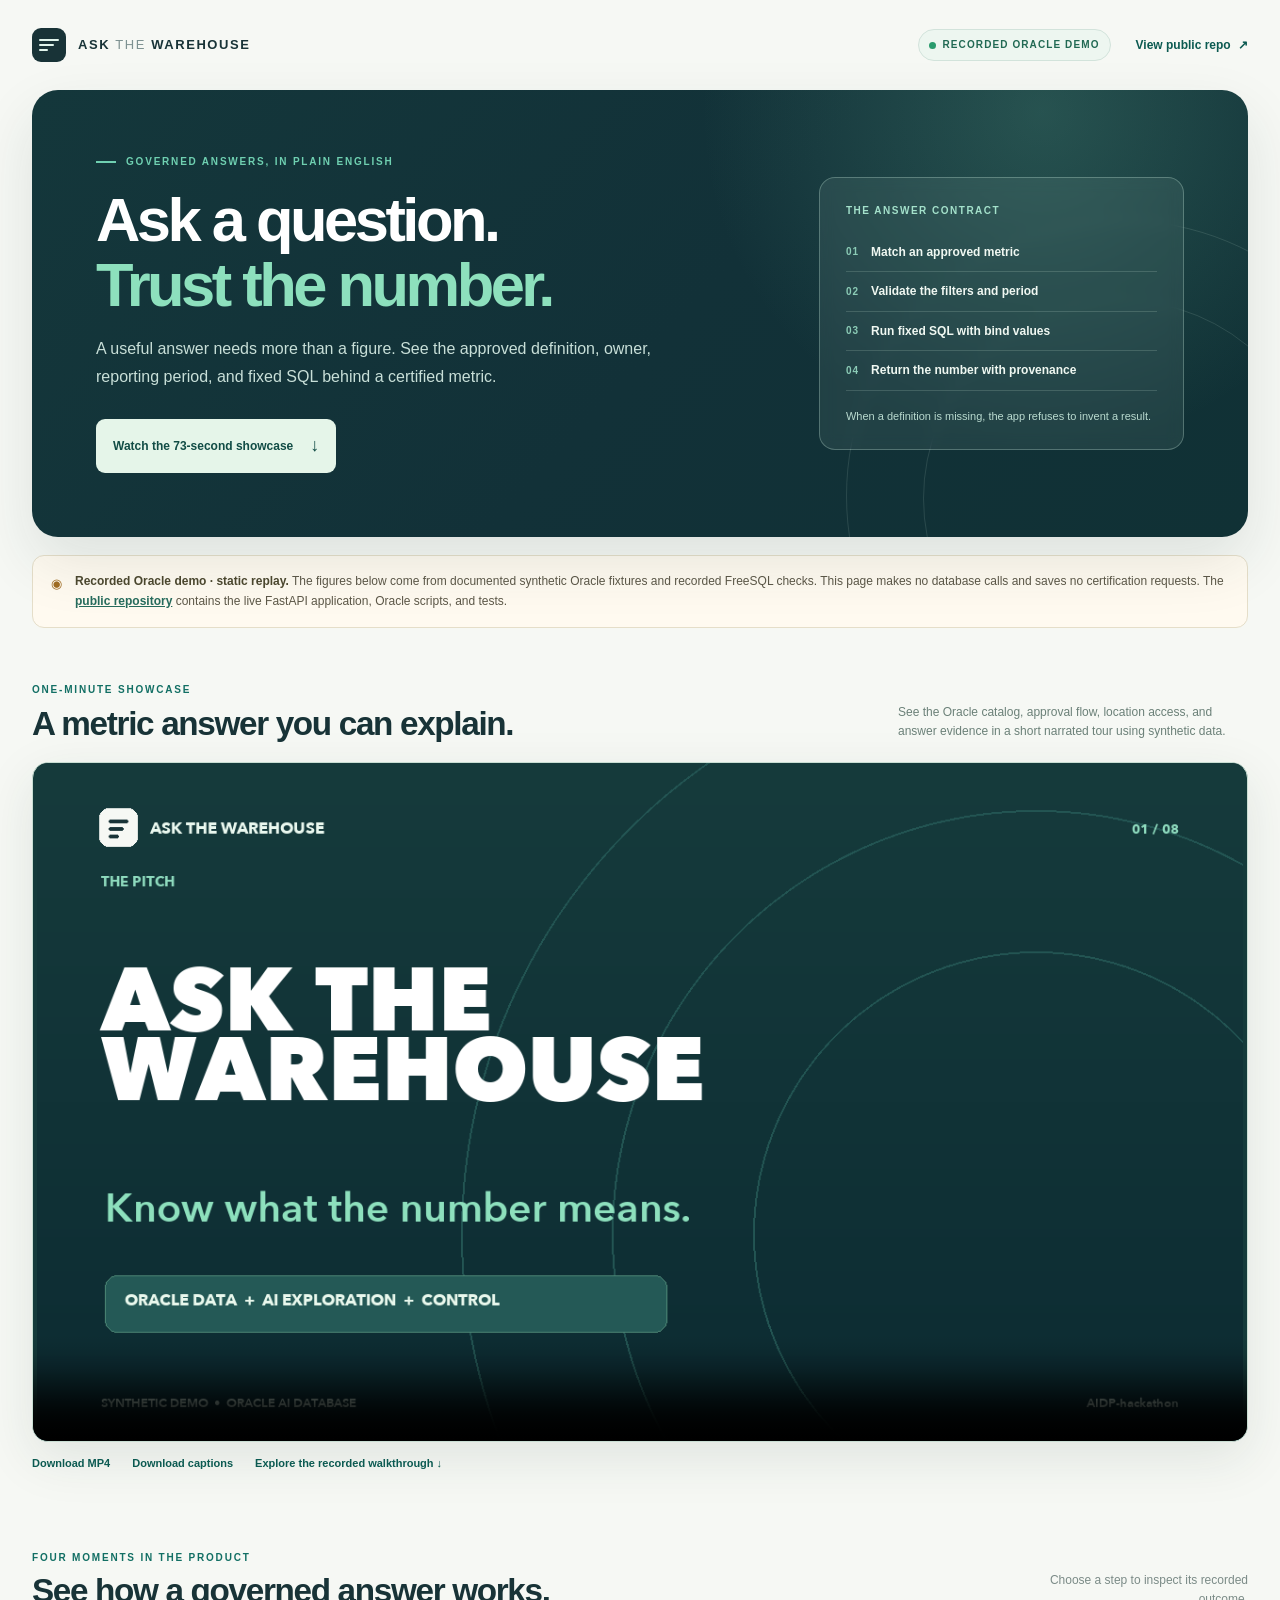
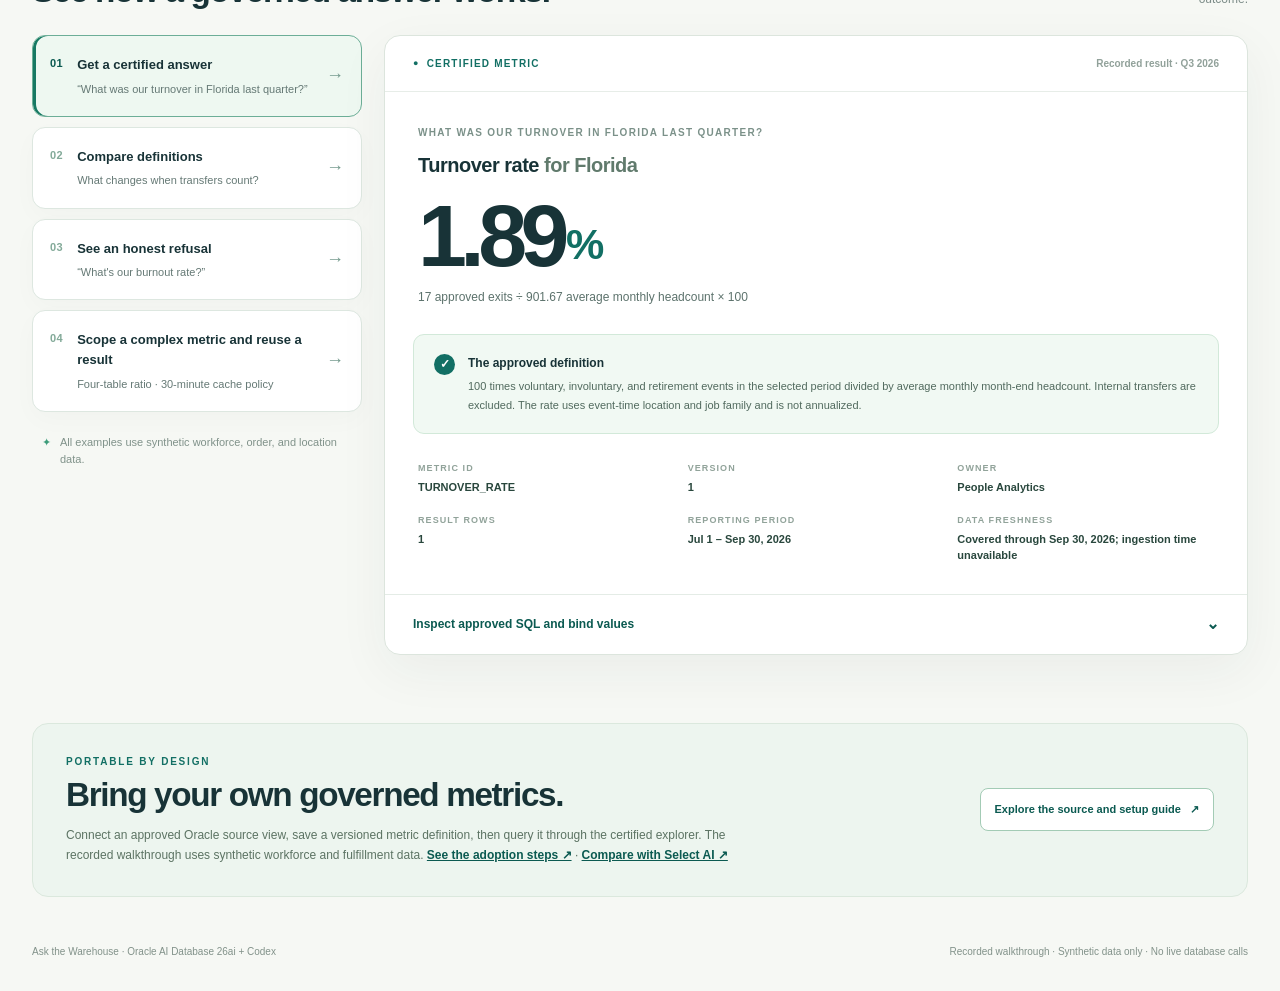
==== commit 86e39f1a: "Add versioned ratio metrics and freshness-aware Oracle result cache" ====
--- a/docs/index.html
+++ b/docs/index.html
@@ -4,7 +4,7 @@
   <meta charset="utf-8">
   <meta name="viewport" content="width=device-width, initial-scale=1">
   <meta name="theme-color" content="#17383b">
-  <meta name="description" content="A recorded, synthetic-data walkthrough of Ask the Warehouse: certified metrics, SQL provenance, definition comparison, and honest refusals.">
+  <meta name="description" content="A recorded, synthetic-data walkthrough of Ask the Warehouse: certified metrics, location-scoped answers, result freshness, SQL provenance, and honest refusals.">
   <title>Ask the Warehouse · Recorded demo</title>
   <link rel="stylesheet" href="site/recorded.css">
   <script defer src="site/recorded.js"></script>
@@ -29,7 +29,7 @@
           <span class="hero-recording">RECORDED ORACLE DEMO</span>
           <p class="eyebrow"><span class="eyebrow-rule" aria-hidden="true"></span> GOVERNED ANSWERS, IN PLAIN ENGLISH</p>
           <h1 id="hero-title">Ask a question.<br><span>Trust the number.</span></h1>
-          <p class="hero-lede">A useful answer needs more than a figure. See the approved definition, owner, reporting period, and fixed SQL behind a certified workforce metric.</p>
+          <p class="hero-lede">A useful answer needs more than a figure. See the approved definition, owner, reporting period, and fixed SQL behind a certified metric.</p>
           <a class="primary-link" href="#video">Watch the 73-second showcase <span aria-hidden="true">↓</span></a>
         </div>
         <div class="hero-proof" aria-label="Certified answer contract">
@@ -46,7 +46,7 @@
 
       <aside class="replay-notice" role="note" aria-label="Recorded demo disclosure">
         <span class="notice-icon" aria-hidden="true">◉</span>
-        <p><strong>Recorded Oracle demo · static replay.</strong> The figures below come from the documented synthetic Oracle seed and verification query. This page makes no database calls and saves no certification requests. The <a href="https://github.com/akshaykamra92/AIDP-hackathon" target="_blank" rel="noopener noreferrer">public repository</a> contains the live FastAPI application, Oracle scripts, and tests.</p>
+        <p><strong>Recorded Oracle demo · static replay.</strong> The figures below come from documented synthetic Oracle fixtures and recorded FreeSQL checks. This page makes no database calls and saves no certification requests. The <a href="https://github.com/akshaykamra92/AIDP-hackathon" target="_blank" rel="noopener noreferrer">public repository</a> contains the live FastAPI application, Oracle scripts, and tests.</p>
       </aside>
 
       <section id="video" class="video-section" aria-labelledby="video-title">
@@ -68,8 +68,8 @@
       <section id="walkthrough" class="walkthrough" aria-labelledby="walkthrough-title">
         <div class="section-intro">
           <div>
-            <p class="section-kicker">THREE MOMENTS IN THE PRODUCT</p>
-            <h2 id="walkthrough-title">Follow one question through the warehouse.</h2>
+            <p class="section-kicker">FOUR MOMENTS IN THE PRODUCT</p>
+            <h2 id="walkthrough-title">See how a governed answer works.</h2>
           </div>
           <p>Choose a step to inspect its recorded outcome.</p>
         </div>
@@ -91,7 +91,12 @@
               <span class="scenario-copy"><strong>See an honest refusal</strong><span>“What's our burnout rate?”</span></span>
               <span class="scenario-arrow" aria-hidden="true">→</span>
             </button>
-            <div class="scenario-footnote"><span aria-hidden="true">✦</span> All examples use synthetic employee and location data.</div>
+            <button class="scenario-button" type="button" data-scenario="scope-cache" aria-controls="panel-scope-cache" aria-pressed="false">
+              <span class="scenario-number">04</span>
+              <span class="scenario-copy"><strong>Scope a complex metric and reuse a result</strong><span>Four-table ratio · 30-minute cache policy</span></span>
+              <span class="scenario-arrow" aria-hidden="true">→</span>
+            </button>
+            <div class="scenario-footnote"><span aria-hidden="true">✦</span> All examples use synthetic workforce, order, and location data.</div>
           </nav>
 
           <div class="result-frame">
@@ -180,12 +185,46 @@
               </div>
               <p class="result-source">The live endpoint and <code>WH_METRIC_REQUEST</code> table are documented in the <a href="https://github.com/akshaykamra92/AIDP-hackathon" target="_blank" rel="noopener noreferrer">public repo <span aria-hidden="true">↗</span></a>.</p>
             </article>
+
+            <article id="panel-scope-cache" class="result-panel" aria-labelledby="scope-cache-title" hidden>
+              <div class="result-topline"><span class="tier-chip certified-chip"><span aria-hidden="true">●</span> SCOPED METRIC + RESULT CACHE</span><span>Recorded FreeSQL checks · synthetic data</span></div>
+              <div class="engine-heading">
+                <p class="result-question">TWO SEPARATE PROOFS FROM THE PORTABLE APP</p>
+                <h3 id="scope-cache-title">Complex calculation. Controlled reuse.</h3>
+                <p>The ratio comparison uses <code>ON_TIME_FULFILLMENT_RATIO</code>; the 30-minute cache sequence uses <code>FILLED_REQUISITIONS</code>. These are recorded outcomes, not live queries from this page.</p>
+              </div>
+
+              <section class="engine-proof" aria-labelledby="ratio-proof-title">
+                <div class="engine-proof-heading"><span class="proof-letter" aria-hidden="true">A</span><div><p>VERIFIED CERTIFIED ANSWER</p><h4 id="ratio-proof-title">One four-table ratio, scoped by location</h4></div></div>
+                <p class="ratio-context">Q3 2026 · July 1 inclusive to October 1 exclusive · no extra filters</p>
+                <dl class="scope-values" aria-label="Recorded on-time fulfillment results by location grant">
+                  <div class="scope-value scope-value-all"><dt>DEMO-A + DEMO-B</dt><dd class="scope-result">0.6</dd><dd class="scope-detail">3 on-time ÷ 5 eligible orders</dd></div>
+                  <div class="scope-value"><dt>DEMO-A only</dt><dd class="scope-result">2/3</dd><dd class="scope-detail">2 on-time ÷ 3 eligible</dd></div>
+                  <div class="scope-value"><dt>DEMO-B only</dt><dd class="scope-result">0.5</dd><dd class="scope-detail">1 on-time ÷ 2 eligible</dd></div>
+                </dl>
+                <p class="engine-proof-copy"><code>ON_TIME_FULFILLMENT_RATIO</code> v1 uses a fixed <code>RATIO_SUM</code> compiler over a reviewed adapter joining synthetic orders, order lines, shipments, and sites. Order lines are reduced to one row per order; each order retains its fulfillment-time site. The SQL applies each reader's active location grants before calculating the fraction.</p>
+              </section>
+
+              <section class="engine-proof cache-proof" aria-labelledby="cache-proof-title">
+                <div class="engine-proof-heading"><span class="proof-letter" aria-hidden="true">B</span><div><p>VERIFIED CACHE BEHAVIOR</p><h4 id="cache-proof-title">A per-metric 30-minute maximum age</h4></div></div>
+                <div class="cache-policy"><div><span>FILLED_REQUISITIONS · VERSION 4</span><strong>1,800 seconds</strong></div><p>Opt-in policy for this certified version; entries belong to one authenticated user and one complete typed request.</p></div>
+                <ol class="cache-checks" aria-label="Recorded FreeSQL cache checks">
+                  <li><span class="cache-state cache-miss">MISS</span><p><strong>First Florida request:</strong> fixed SQL ran under both active site grants and returned 13.</p></li>
+                  <li><span class="cache-state cache-hit">HIT</span><p><strong>Same request and grants:</strong> the certified result 13 was reused.</p></li>
+                  <li><span class="cache-state cache-miss">MISS</span><p><strong>Manual source revision bump:</strong> the older entry became ineligible; a fresh run returned 13.</p></li>
+                  <li><span class="cache-state cache-miss">MISS</span><p><strong>One site grant revoked:</strong> a fresh scoped run returned 7 instead of 13.</p></li>
+                </ol>
+                <div class="cache-expiry"><strong>Expiry was tested separately.</strong> A temporary one-second policy on <code>ON_TIME_FULFILLMENT_RATIO</code> produced a <code>MISS</code> after expiry, then was disabled. The ratio values above came from fresh certified queries.</div>
+                <p class="engine-clock"><strong>Illustrative clock:</strong> a 30-minute entry created at 09:00 expires at 09:30. A source revision or access change can invalidate it sooner. The source bump shown here was an administrator action; production ingestion must advance the revision in the same transaction as its data change for immediate invalidation.</p>
+              </section>
+              <p class="result-source">Reproduce the <a href="https://github.com/akshaykamra92/AIDP-hackathon/blob/main/examples/on_time_fulfillment.md" target="_blank" rel="noopener noreferrer">four-table metric <span aria-hidden="true">↗</span></a> and review the <a href="https://github.com/akshaykamra92/AIDP-hackathon/blob/main/docs/QUESTION_ENGINE.md" target="_blank" rel="noopener noreferrer">cache and freshness design <span aria-hidden="true">↗</span></a>. This static replay performs no database operations.</p>
+            </article>
           </div>
         </div>
       </section>
 
       <section class="build-section" aria-labelledby="build-title">
-        <div><p class="section-kicker">PORTABLE BY DESIGN</p><h2 id="build-title">Bring your own governed metrics.</h2><p>Connect an approved Oracle source view, save a versioned metric definition, then query it through the certified explorer. The recorded walkthrough still uses five synthetic workforce metrics. <a href="https://github.com/akshaykamra92/AIDP-hackathon/blob/main/docs/ADOPTION.md" target="_blank" rel="noopener noreferrer">See the adoption steps ↗</a> · <a href="https://github.com/akshaykamra92/AIDP-hackathon/blob/main/docs/SELECT_AI_COMPARISON.md" target="_blank" rel="noopener noreferrer">Compare with Select AI ↗</a></p></div>
+        <div><p class="section-kicker">PORTABLE BY DESIGN</p><h2 id="build-title">Bring your own governed metrics.</h2><p>Connect an approved Oracle source view, save a versioned metric definition, then query it through the certified explorer. The recorded walkthrough uses synthetic workforce and fulfillment data. <a href="https://github.com/akshaykamra92/AIDP-hackathon/blob/main/docs/ADOPTION.md" target="_blank" rel="noopener noreferrer">See the adoption steps ↗</a> · <a href="https://github.com/akshaykamra92/AIDP-hackathon/blob/main/docs/SELECT_AI_COMPARISON.md" target="_blank" rel="noopener noreferrer">Compare with Select AI ↗</a></p></div>
         <a href="https://github.com/akshaykamra92/AIDP-hackathon" target="_blank" rel="noopener noreferrer">Explore the source and setup guide <span aria-hidden="true">↗</span></a>
       </section>
     </main>
--- a/docs/site/recorded.css
+++ b/docs/site/recorded.css
@@ -179,6 +179,42 @@
 .request-receipt strong { margin-bottom: 2px; font-size: 12px; }
 .request-receipt small { margin-top: 4px; color: #627c6a; font-size: 10px; }
 
+.engine-heading { padding: 31px 32px 23px; }
+.engine-heading h3 { margin: 0 0 6px; font-size: 26px; font-weight: 790; letter-spacing: -.04em; line-height: 1.2; }
+.engine-heading > p:last-child { max-width: 660px; margin: 0; color: #667975; font-size: 12px; line-height: 1.65; }
+.engine-heading code { overflow-wrap: anywhere; font-family: ui-monospace, SFMono-Regular, Menlo, Monaco, Consolas, monospace; font-size: .95em; }
+.engine-proof { margin: 0 28px 20px; padding: 20px 21px 21px; border: 1px solid #dbe9df; border-radius: 11px; background: #fbfdfb; }
+.engine-proof-heading { display: flex; align-items: center; gap: 12px; margin-bottom: 18px; }
+.proof-letter { display: grid; place-items: center; flex: 0 0 auto; width: 30px; height: 30px; border-radius: 8px; background: #dcefe4; color: #176e58; font-size: 12px; font-weight: 850; }
+.engine-proof-heading p { margin: 0; color: #59806b; font-size: 9px; font-weight: 850; letter-spacing: .12em; }
+.engine-proof-heading h4 { margin: 2px 0 0; font-size: 14px; font-weight: 820; line-height: 1.35; }
+.ratio-context { margin: -4px 0 11px; color: #75877b; font-size: 10px; line-height: 1.5; }
+.scope-values { display: grid; grid-template-columns: 1.24fr 1fr 1fr; gap: 9px; margin: 0; }
+.scope-value { min-width: 0; padding: 15px 14px 14px; border: 1px solid #e1e9e2; border-radius: 9px; background: #fff; }
+.scope-value-all { border-color: #c4e0cf; background: #eaf6ed; }
+.scope-value dt { color: #62796c; font-size: 9px; font-weight: 850; letter-spacing: .08em; }
+.scope-value .scope-result { margin: 4px 0 2px; color: #234e3c; font-size: clamp(27px, 3.1vw, 39px); font-weight: 780; letter-spacing: -.055em; line-height: 1.15; }
+.scope-value .scope-detail { margin: 0; color: #6c8173; font-size: 10px; line-height: 1.45; }
+.engine-proof-copy { margin: 15px 0 0; color: #60746a; font-size: 11px; line-height: 1.7; }
+.engine-proof-copy code, .cache-expiry code { overflow-wrap: anywhere; font-family: ui-monospace, SFMono-Regular, Menlo, Monaco, Consolas, monospace; font-size: .95em; }
+.cache-proof { margin-bottom: 0; background: #f9fbfa; }
+.cache-policy { display: flex; align-items: center; justify-content: space-between; gap: 16px; padding: 13px 15px; border: 1px solid #cbded4; border-radius: 9px; background: #edf6f0; }
+.cache-policy div { flex: 0 0 auto; }
+.cache-policy span { display: block; color: #60816c; font-size: 9px; font-weight: 850; letter-spacing: .08em; }
+.cache-policy strong { display: block; margin-top: 2px; color: #17624f; font-size: 21px; font-weight: 780; letter-spacing: -.035em; }
+.cache-policy p { max-width: 285px; margin: 0; color: #557363; font-size: 10px; line-height: 1.55; }
+.cache-checks { display: grid; gap: 0; margin: 12px 0 0; padding: 0; list-style: none; }
+.cache-checks li { display: grid; grid-template-columns: 56px minmax(0, 1fr); align-items: start; gap: 12px; padding: 10px 0; border-bottom: 1px solid #e3ebe5; }
+.cache-checks p { margin: 0; color: #62776c; font-size: 11px; line-height: 1.55; }
+.cache-checks p strong { color: #29473a; font-weight: 800; }
+.cache-state { display: inline-block; padding: 3px 5px; border-radius: 5px; font-size: 9px; font-weight: 850; letter-spacing: .08em; text-align: center; }
+.cache-miss { background: #fff0dd; color: #845516; }
+.cache-hit { background: #dcefe4; color: #146a50; }
+.cache-expiry { margin-top: 15px; padding: 11px 13px; border-left: 3px solid #64a383; border-radius: 0 6px 6px 0; background: #eef6f0; color: #506b5c; font-size: 10px; line-height: 1.65; }
+.cache-expiry strong { color: #28563f; }
+.engine-clock { margin: 12px 0 0; color: #687a71; font-size: 10px; line-height: 1.7; }
+.engine-clock strong { color: #3d5a4c; }
+
 .build-section { display: flex; align-items: center; justify-content: space-between; gap: 35px; margin-bottom: 47px; padding: 30px 33px; border: 1px solid #dbe8dd; border-radius: 16px; background: #edf5ef; }
 .build-section > div { max-width: 700px; }
 .build-section p:last-child { margin: 10px 0 0; color: #5c7363; font-size: 12px; line-height: 1.7; }
@@ -192,7 +228,7 @@
   .hero { grid-template-columns: 1fr; gap: 28px; }
   .hero-proof { max-width: 560px; }
   .demo-grid { grid-template-columns: 1fr; }
-  .scenario-list { grid-template-columns: repeat(3, 1fr); }
+  .scenario-list { grid-template-columns: repeat(2, 1fr); }
   .scenario-button { min-height: 119px; }
   .scenario-arrow { display: none; }
   .scenario-footnote { grid-column: 1 / -1; padding-top: 3px; }
@@ -241,6 +277,12 @@
   .refusal-copy { padding: 0 21px 18px; }
   .refusal-reason { margin: 0 21px 20px; }
   .request-preview { margin: 0 18px 22px; padding: 20px; }
+  .engine-heading { padding: 26px 21px 20px; }
+  .engine-heading h3 { font-size: 22px; }
+  .engine-proof { margin: 0 18px 17px; padding: 17px; }
+  .scope-values { grid-template-columns: repeat(2, minmax(0, 1fr)); }
+  .scope-value-all { grid-column: 1 / -1; }
+  .cache-policy { align-items: flex-start; flex-direction: column; gap: 6px; }
   .result-source { padding: 13px 19px 16px; }
   .build-section { display: block; padding: 25px 23px; }
   .build-section > a { display: inline-block; margin-top: 19px; }
